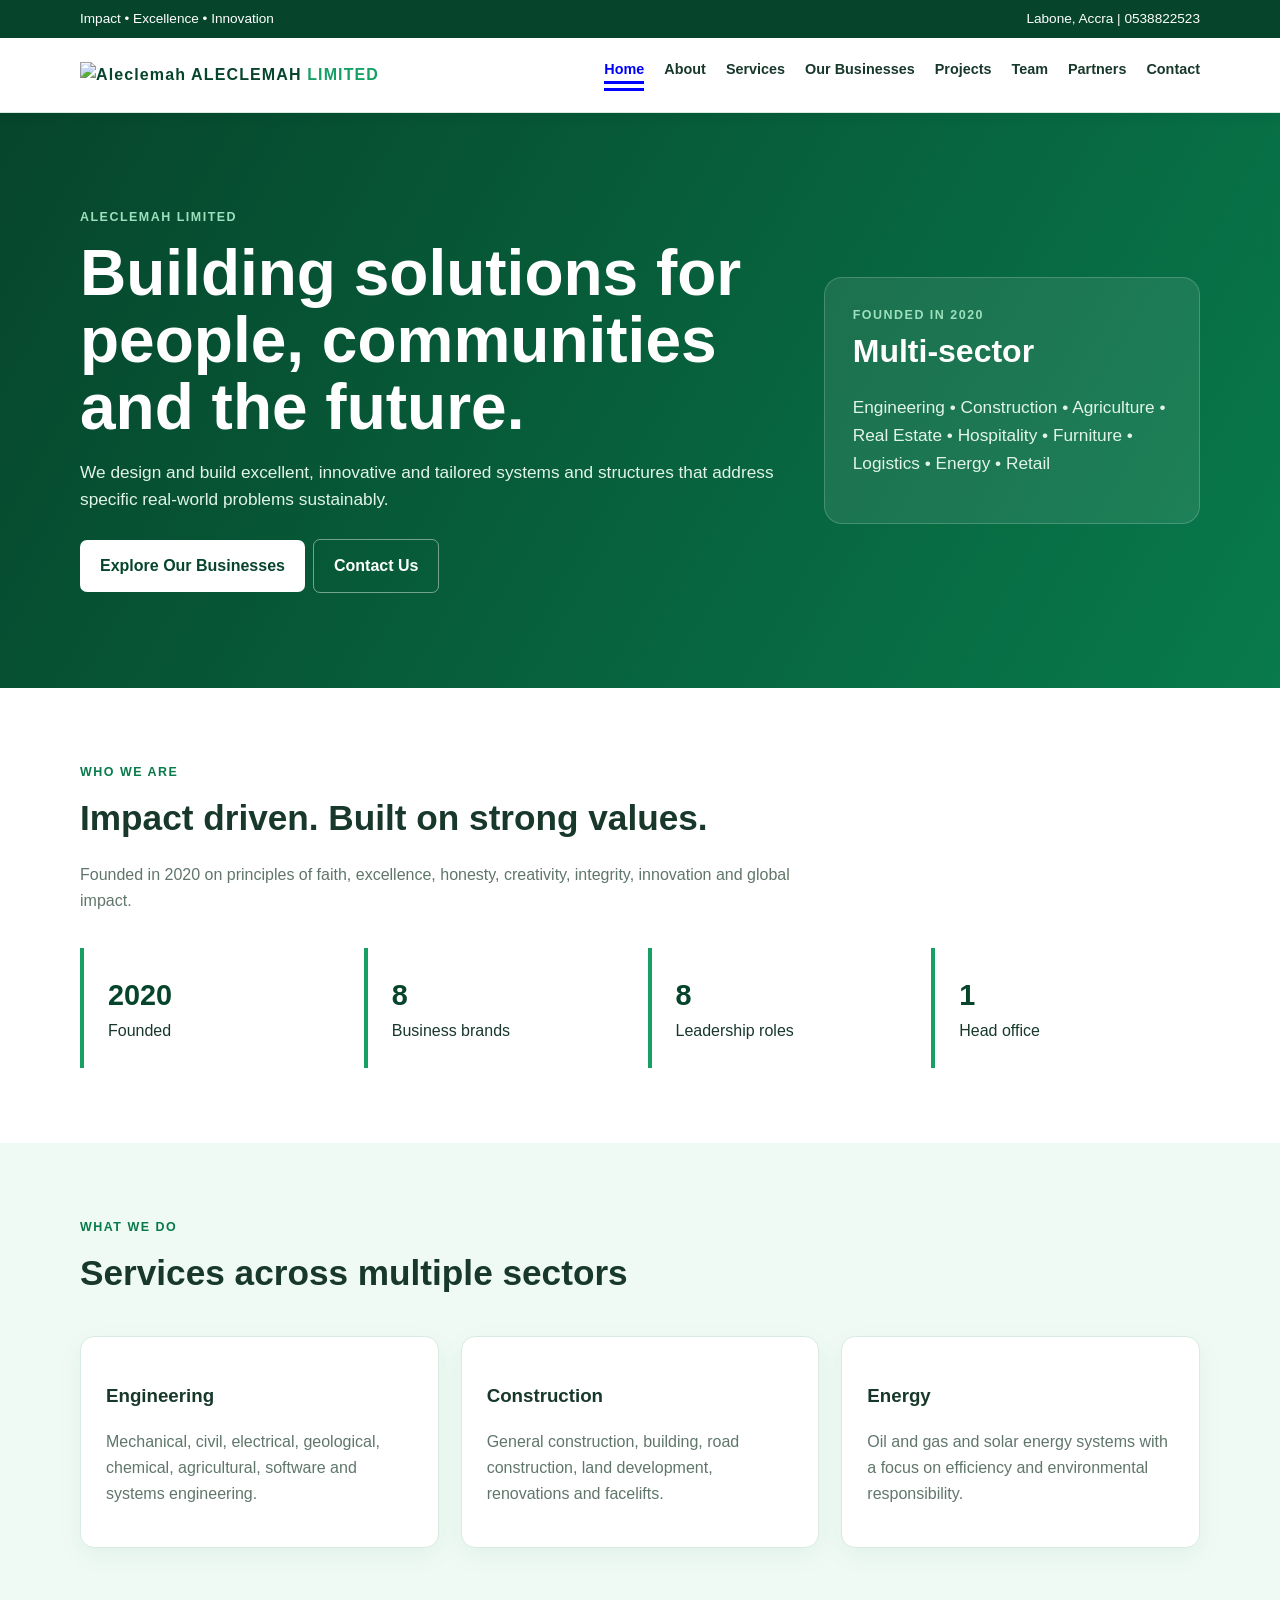
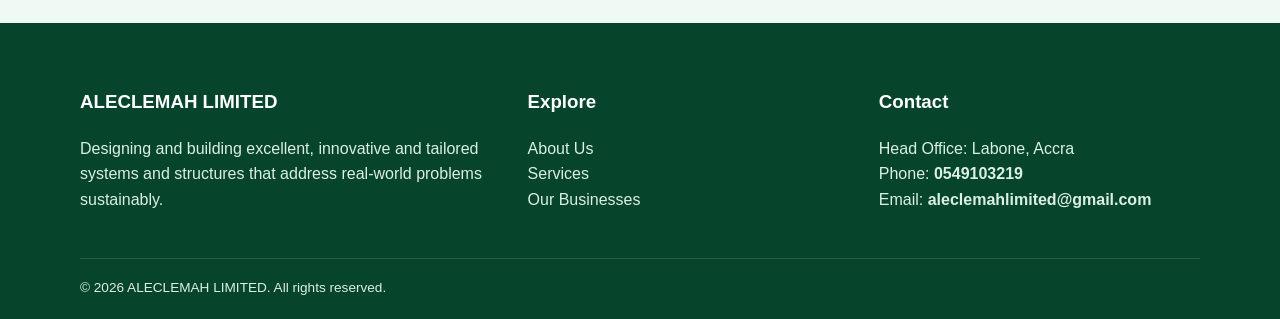
==== index.html @ 82e20ba1 "Add files via upload" ====
<!doctype html><html><head><meta charset="utf-8"><meta name="viewport" content="width=device-width,initial-scale=1"><title>Home | ALECLEMAH LIMITED</title><link rel="stylesheet" href="style.css"></head><body><div class="top"><div class="container"><span>Impact • Excellence • Innovation</span><span>Labone, Accra | 0538822523</span></div></div>
<header><div class="container nav">
    <a class="logo" href="index.html"> <img src="assets/logo.jpg" alt="Aleclemah" width="50px" height="40px"> ALECLEMAH <span>LIMITED</span></a><button class="menu">☰</button>
    <nav class="navlinks">
        <a  style="color: blue; border-bottom: 10px double;" href="index.html">Home</a>
        <a href="about.html">About</a>
        <a href="services.html">Services</a>
        <a href="businesses.html">Our Businesses</a>
        <a href="projects.html">Projects</a>
        <a href="team.html">Team</a>
        <a href="partnerships.html">Partners</a>
        <a href="contact.html">Contact</a>
    </nav></div></header><main><section class="hero"><div class="container hero-grid"><div><div class="eyebrow">ALECLEMAH LIMITED</div><h1>Building solutions for people, communities and the future.</h1><p>We design and build excellent, innovative and tailored systems and structures that address specific real-world problems sustainably.</p><a class="btn primary" href="businesses.html">Explore Our Businesses</a><a class="btn outline" href="contact.html">Contact Us</a></div><div class="hero-card"><div class="eyebrow">Founded in 2020</div><strong>Multi-sector</strong><p>Engineering • Construction • Agriculture • Real Estate • Hospitality • Furniture • Logistics • Energy • Retail</p></div></div></section><section><div class="container"><div class="section-head"><div class="kicker">Who We Are</div><h2>Impact driven. Built on strong values.</h2><p>Founded in 2020 on principles of faith, excellence, honesty, creativity, integrity, innovation and global impact.</p></div><div class="stats"><div class="stat"><b>2020</b>Founded</div><div class="stat"><b>8</b>Business brands</div><div class="stat"><b>8</b>Leadership roles</div><div class="stat"><b>1</b>Head office</div></div></div></section><section class="band"><div class="container"><div class="section-head"><div class="kicker">What We Do</div><h2>Services across multiple sectors</h2></div><div class="grid"><div class="card"><h3>Engineering</h3><p>Mechanical, civil, electrical, geological, chemical, agricultural, software and systems engineering.</p></div><div class="card"><h3>Construction</h3><p>General construction, building, road construction, land development, renovations and facelifts.</p></div><div class="card"><h3>Energy</h3><p>Oil and gas and solar energy systems with a focus on efficiency and environmental responsibility.</p></div></div></div></section></main><footer><div class="container footer-grid"><div><h3>ALECLEMAH LIMITED</h3><p>Designing and building excellent, innovative and tailored systems and structures that address real-world problems sustainably.</p></div><div><h3>Explore</h3><p><a href="about.html">About Us</a><br><a href="services.html">Services</a><br><a href="businesses.html">Our Businesses</a></p></div>
    <div><h3>Contact</h3>
        <p>Head Office: Labone, Accra<br>Phone: 
                        <a style="color:var(--white);font-weight:800" href="tel:0549103219">0549103219</a>
                    <br>Email:
                     <a style="color:var(--white);font-weight:800" href="mailto:aleclemahlimited@gmail.com">aleclemahlimited@gmail.com</a>
                    </p> </div>
                </div>
    <div class="container footer-bottom">© <span data-year></span> ALECLEMAH LIMITED. All rights reserved.</div></footer>
<script src="script.js"></script></body></html>
---- style.css ----
:root{--green:#087a4b;--green2:#16a064;--pale:#effaf4;--dark:#06452c;--text:#17382a;--muted:#60766b;--border:#d9ebe1}
*{box-sizing:border-box}body{margin:0;font-family:Arial,sans-serif;color:var(--text);line-height:1.6}a{text-decoration:none;color:inherit}
.container{width:min(1120px,92%);margin:auto}.top{background:var(--dark);color:white;font-size:.85rem}.top .container{display:flex;justify-content:space-between;padding:8px 0}
header{position:sticky;top:0;z-index:10;background:white;border-bottom:1px solid var(--border);box-shadow:0 3px 14px #0000000c}.nav{min-height:74px;display:flex;justify-content:space-between;align-items:center}.logo{font-weight:900;letter-spacing:.07em;color:var(--dark)}.logo span{color:var(--green2)}
.navlinks{display:flex;gap:20px}.navlinks a{font-weight:700;font-size:.9rem}.navlinks a:hover{color:var(--green2)}.menu{display:none;border:0;background:white;font-size:1.5rem}
.hero{background:linear-gradient(120deg,var(--dark),var(--green));color:white;padding:95px 0}.hero-grid{display:grid;grid-template-columns:1.3fr .7fr;gap:45px;align-items:center}.eyebrow,.kicker{color:#9de0bd;text-transform:uppercase;letter-spacing:.12em;font-weight:800;font-size:.78rem}.hero h1{font-size:clamp(2.3rem,5vw,4.2rem);line-height:1.05;margin:12px 0}.hero p{font-size:1.08rem;color:#e2f4ea}.btn{display:inline-block;padding:13px 20px;border-radius:7px;font-weight:800;margin:8px 8px 0 0}.btn.primary{background:white;color:var(--dark)}.btn.outline{border:1px solid #ffffff70;color:white}.hero-card{background:#ffffff16;border:1px solid #ffffff30;padding:28px;border-radius:18px}.hero-card strong{display:block;font-size:2rem}
section{padding:75px 0}.section-head{max-width:720px;margin-bottom:35px}.section-head h2{font-size:2.2rem;margin:7px 0}.section-head p,.card p{color:var(--muted)}
.kicker{color:var(--green)}.grid{display:grid;grid-template-columns:repeat(3,1fr);gap:22px}.card{border:1px solid var(--border);border-radius:14px;padding:25px;background:white;box-shadow:0 8px 24px #087a4b10}.icon,.avatar{background:#e5f6ec;color:var(--green);display:grid;place-items:center;font-weight:900}
.icon{width:44px;height:44px;border-radius:10px}.band{background:var(--pale)}.stats{display:grid;grid-template-columns:repeat(4,1fr);gap:15px}.stat{padding:24px;border-left:4px solid var(--green2);background:white}.stat b{display:block;font-size:1.8rem;color:var(--dark)}
.page-hero{background:var(--dark);color:white;padding:62px 0}.page-hero h1{font-size:3rem;margin:0}.page-hero p{color:#dcefe5;max-width:750px}.list{padding-left:20px}.tag{display:inline-block;padding:5px 10px;background:#e5f6ec;color:var(--green);border-radius:999px;font-size:.78rem;font-weight:700}
.team{display:grid;grid-template-columns:repeat(4,1fr);gap:18px}.person{border:1px solid var(--border);border-radius:14px;padding:22px;text-align:center}.avatar{width:78px;height:78px;border-radius:50%;margin:auto;font-size:1.25rem}.person small{color:var(--green);font-weight:700}
.contact{display:grid;grid-template-columns:.8fr 1.2fr;gap:30px}.contactbox{background:var(--dark);color:white;padding:35px;border-radius:16px}.contactbox p{color:#dcefe5}form{display:grid;gap:14px}input,textarea{width:100%;padding:14px;border:1px solid var(--border);border-radius:7px;font:inherit}textarea{min-height:150px}.submit{border:0;background:var(--green);color:white;padding:14px;border-radius:7px;font-weight:800}
footer{background:var(--dark);color:#dcefe5;padding:45px 0 20px}.footer-grid{display:grid;grid-template-columns:1.3fr 1fr 1fr;gap:30px}.footer-grid h3{color:white}.footer-bottom{border-top:1px solid #ffffff20;margin-top:30px;padding-top:18px;font-size:.85rem}
@media(max-width:850px){.navlinks{display:none;position:absolute;top:74px;left:0;right:0;background:white;flex-direction:column;padding:20px 4%;box-shadow:0 10px 20px #0001}.navlinks.show{display:flex}.menu{display:block}.hero-grid,.contact{grid-template-columns:1fr}.grid{grid-template-columns:1fr 1fr}.team{grid-template-columns:1fr 1fr}.stats{grid-template-columns:1fr 1fr}}
@media(max-width:520px){.grid,.team,.stats{grid-template-columns:1fr}.hero{padding:70px 0}.page-hero h1{font-size:2.3rem}}
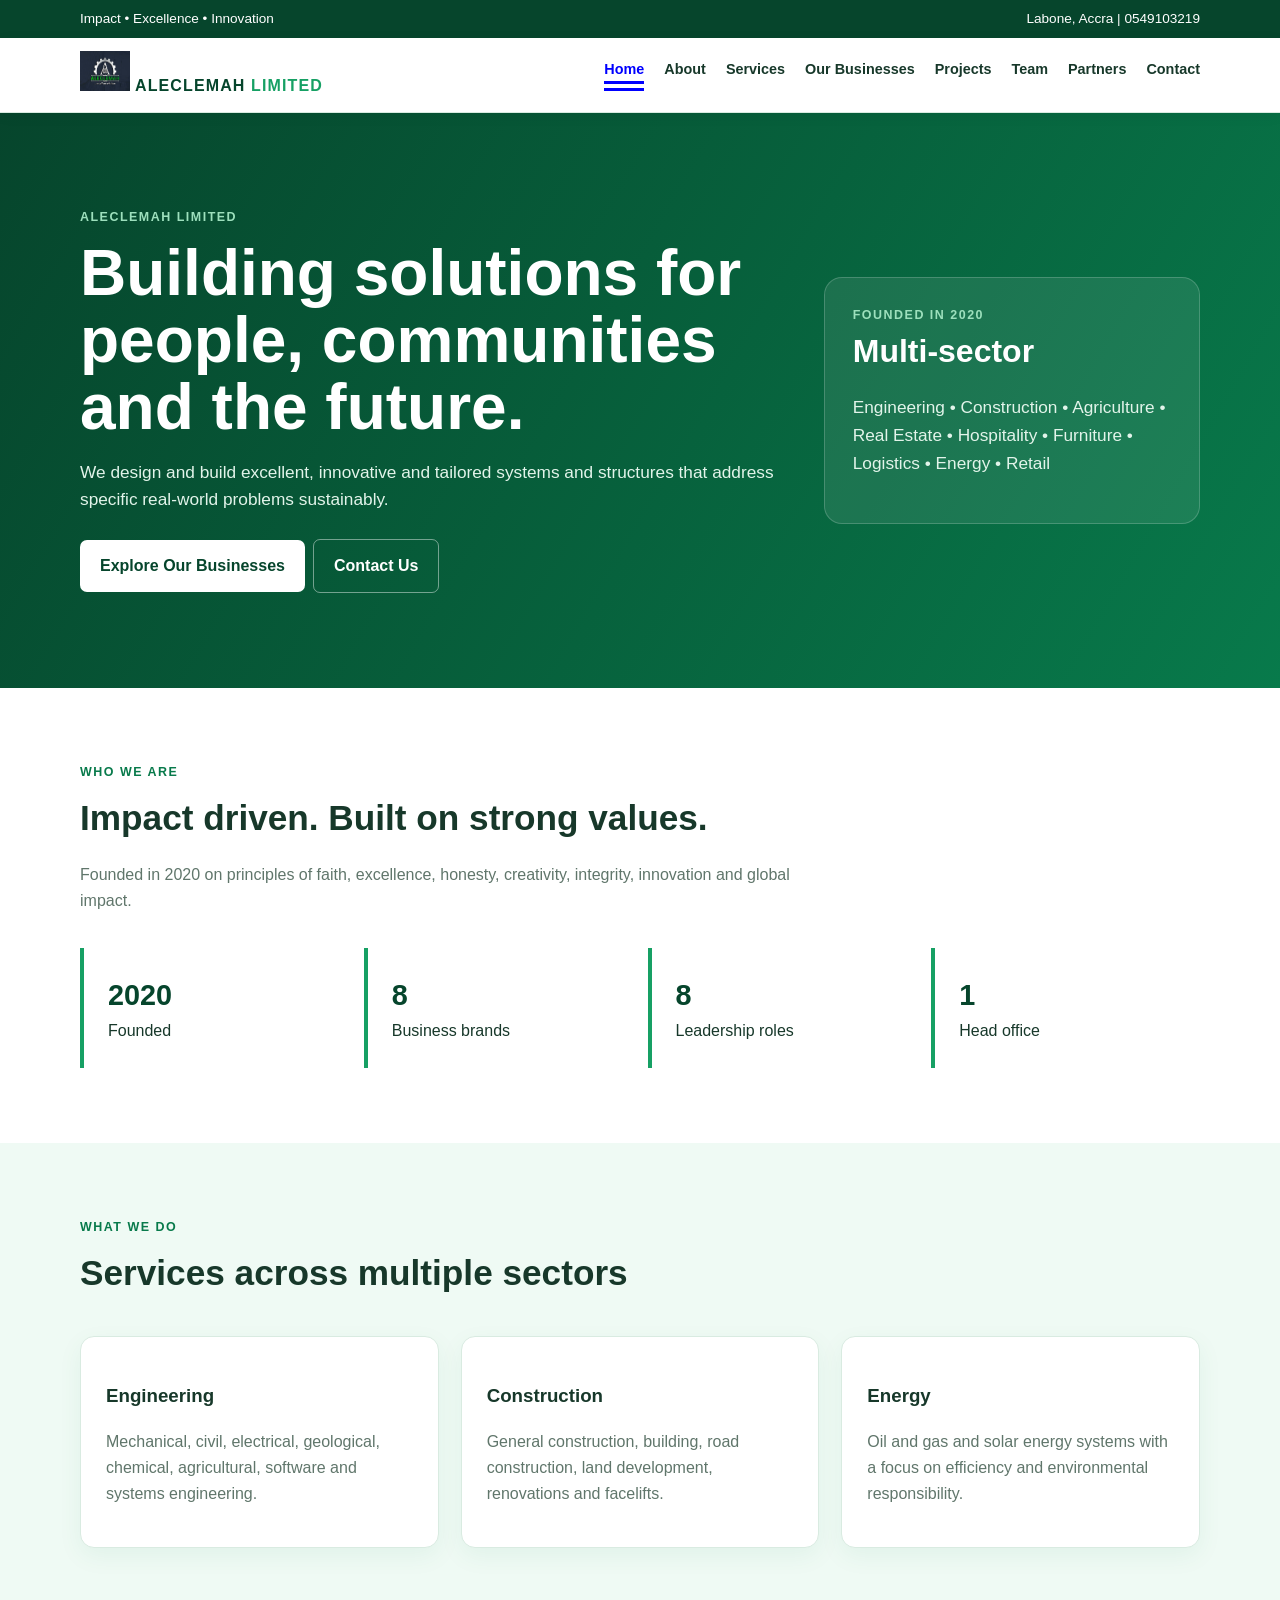
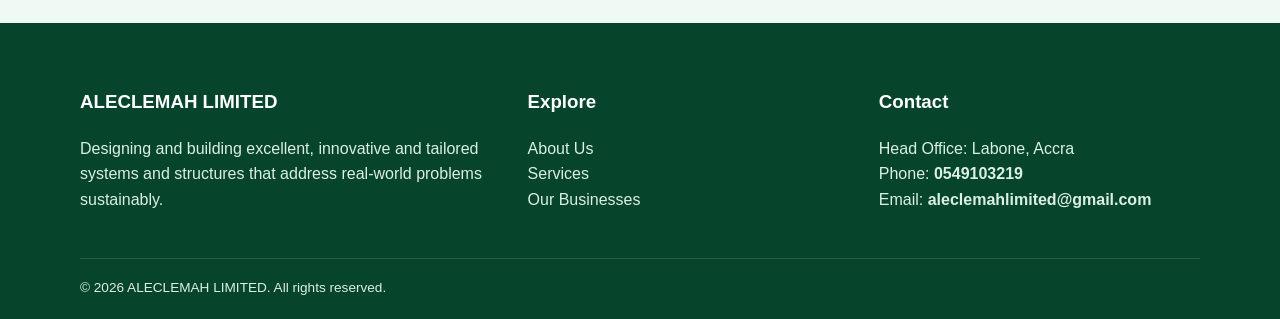
==== commit 0e6f7320: "Change contact number in index.html Updated contact number in the header section." ====
--- a/index.html
+++ b/index.html
@@ -1,4 +1,4 @@
-<!doctype html><html><head><meta charset="utf-8"><meta name="viewport" content="width=device-width,initial-scale=1"><title>Home | ALECLEMAH LIMITED</title><link rel="stylesheet" href="style.css"></head><body><div class="top"><div class="container"><span>Impact • Excellence • Innovation</span><span>Labone, Accra | 0538822523</span></div></div>
+<!doctype html><html><head><meta charset="utf-8"><meta name="viewport" content="width=device-width,initial-scale=1"><title>Home | ALECLEMAH LIMITED</title><link rel="stylesheet" href="style.css"></head><body><div class="top"><div class="container"><span>Impact • Excellence • Innovation</span><span>Labone, Accra | 0549103219</span></div></div>
 <header><div class="container nav">
     <a class="logo" href="index.html"> <img src="assets/logo.jpg" alt="Aleclemah" width="50px" height="40px"> ALECLEMAH <span>LIMITED</span></a><button class="menu">☰</button>
     <nav class="navlinks">
@@ -19,4 +19,4 @@
                     </p> </div>
                 </div>
     <div class="container footer-bottom">© <span data-year></span> ALECLEMAH LIMITED. All rights reserved.</div></footer>
-<script src="script.js"></script></body></html>+<script src="script.js"></script></body></html>
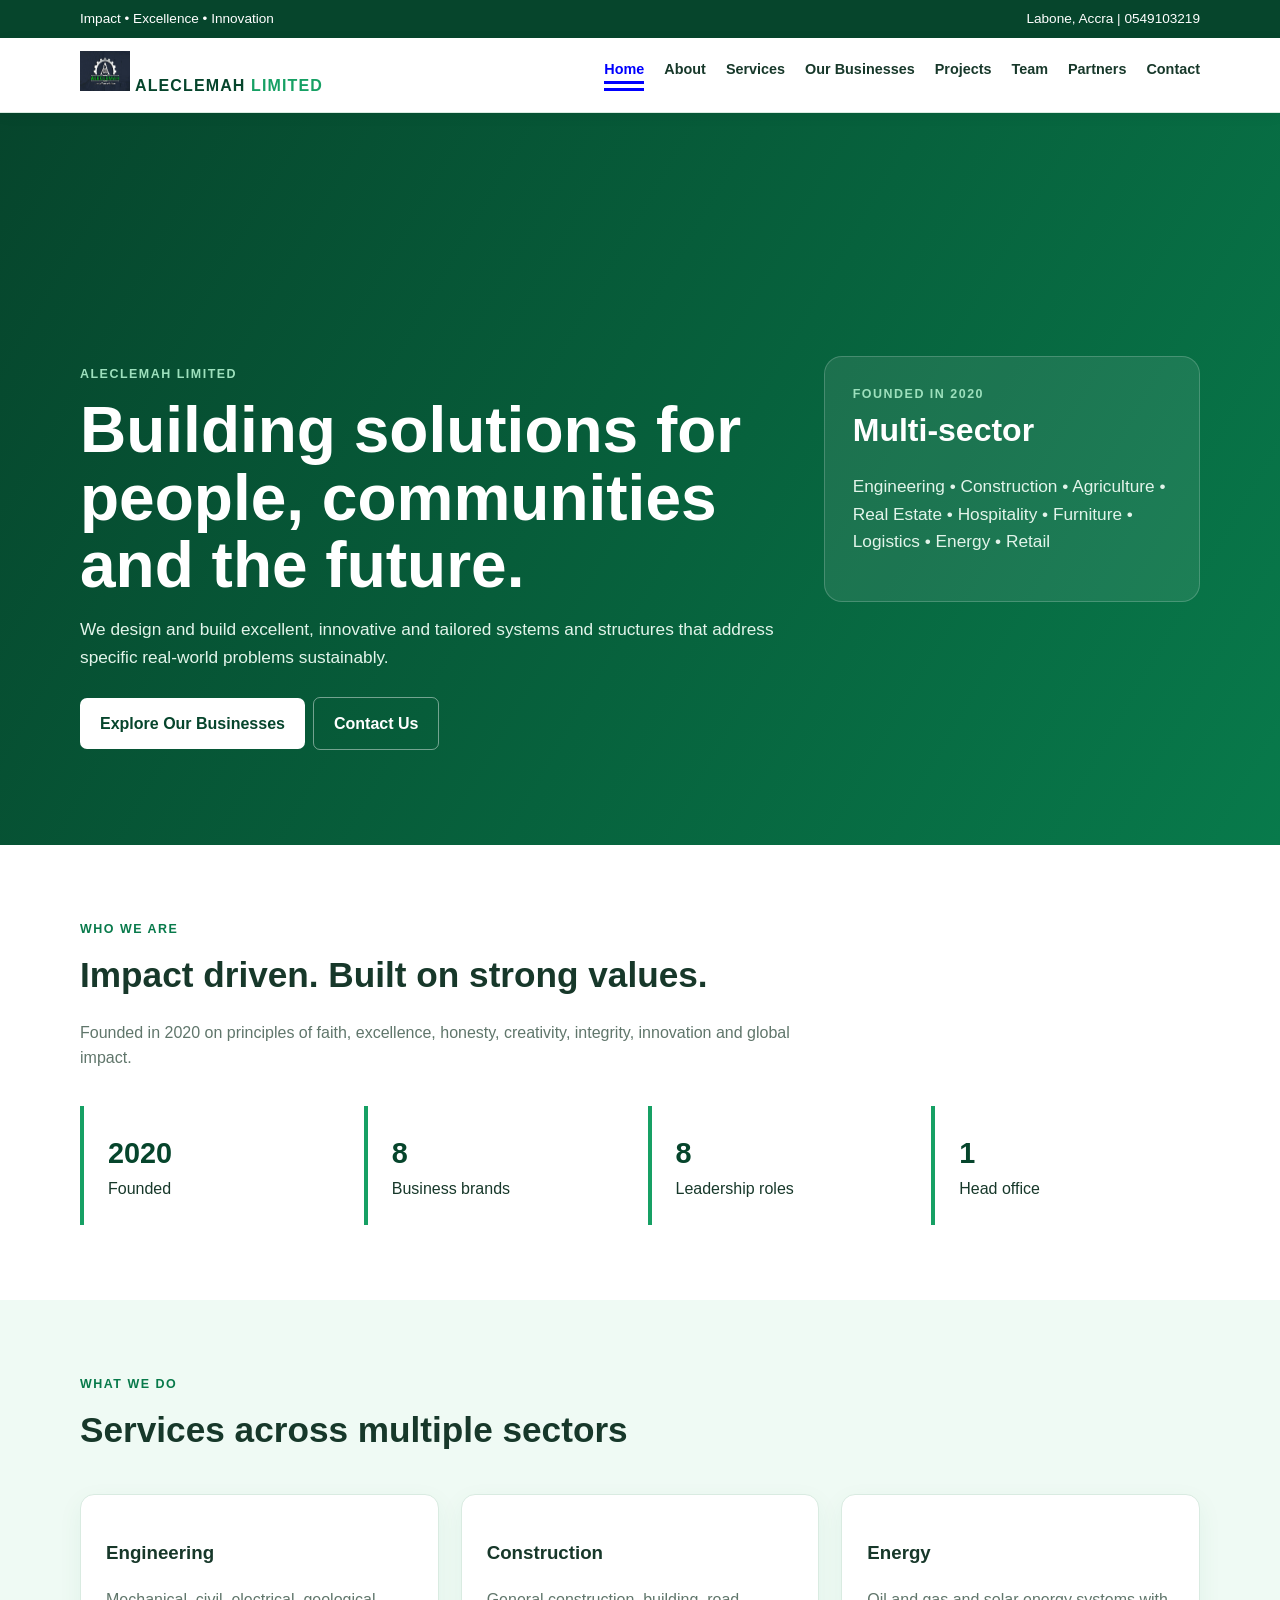
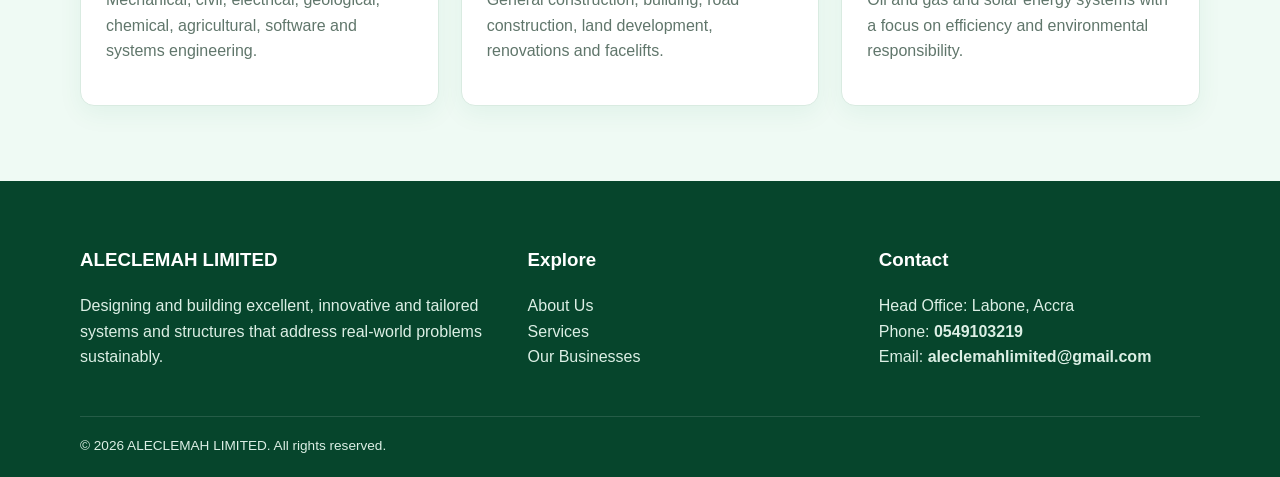
==== commit fe7a3d30: "Update index.html" ====
--- a/index.html
+++ b/index.html
@@ -10,7 +10,28 @@
         <a href="team.html">Team</a>
         <a href="partnerships.html">Partners</a>
         <a href="contact.html">Contact</a>
-    </nav></div></header><main><section class="hero"><div class="container hero-grid"><div><div class="eyebrow">ALECLEMAH LIMITED</div><h1>Building solutions for people, communities and the future.</h1><p>We design and build excellent, innovative and tailored systems and structures that address specific real-world problems sustainably.</p><a class="btn primary" href="businesses.html">Explore Our Businesses</a><a class="btn outline" href="contact.html">Contact Us</a></div><div class="hero-card"><div class="eyebrow">Founded in 2020</div><strong>Multi-sector</strong><p>Engineering • Construction • Agriculture • Real Estate • Hospitality • Furniture • Logistics • Energy • Retail</p></div></div></section><section><div class="container"><div class="section-head"><div class="kicker">Who We Are</div><h2>Impact driven. Built on strong values.</h2><p>Founded in 2020 on principles of faith, excellence, honesty, creativity, integrity, innovation and global impact.</p></div><div class="stats"><div class="stat"><b>2020</b>Founded</div><div class="stat"><b>8</b>Business brands</div><div class="stat"><b>8</b>Leadership roles</div><div class="stat"><b>1</b>Head office</div></div></div></section><section class="band"><div class="container"><div class="section-head"><div class="kicker">What We Do</div><h2>Services across multiple sectors</h2></div><div class="grid"><div class="card"><h3>Engineering</h3><p>Mechanical, civil, electrical, geological, chemical, agricultural, software and systems engineering.</p></div><div class="card"><h3>Construction</h3><p>General construction, building, road construction, land development, renovations and facelifts.</p></div><div class="card"><h3>Energy</h3><p>Oil and gas and solar energy systems with a focus on efficiency and environmental responsibility.</p></div></div></div></section></main><footer><div class="container footer-grid"><div><h3>ALECLEMAH LIMITED</h3><p>Designing and building excellent, innovative and tailored systems and structures that address real-world problems sustainably.</p></div><div><h3>Explore</h3><p><a href="about.html">About Us</a><br><a href="services.html">Services</a><br><a href="businesses.html">Our Businesses</a></p></div>
+    </nav></div>
+</header>
+
+<main>
+<section class="hero">
+<div class="container hero-grid">
+<div>
+<div class="video-slider">
+
+    <video class="slide-video active"
+           src="assets/video1.mp4"
+           autoplay
+           muted
+           playsinline></video>
+
+    <video class="slide-video"
+           src="assets/video2.mp4"
+           muted
+           playsinline></video>
+
+</div>
+<div class="eyebrow">ALECLEMAH LIMITED</div><h1>Building solutions for people, communities and the future.</h1><p>We design and build excellent, innovative and tailored systems and structures that address specific real-world problems sustainably.</p><a class="btn primary" href="businesses.html">Explore Our Businesses</a><a class="btn outline" href="contact.html">Contact Us</a></div><div class="hero-card"><div class="eyebrow">Founded in 2020</div><strong>Multi-sector</strong><p>Engineering • Construction • Agriculture • Real Estate • Hospitality • Furniture • Logistics • Energy • Retail</p></div></div></section><section><div class="container"><div class="section-head"><div class="kicker">Who We Are</div><h2>Impact driven. Built on strong values.</h2><p>Founded in 2020 on principles of faith, excellence, honesty, creativity, integrity, innovation and global impact.</p></div><div class="stats"><div class="stat"><b>2020</b>Founded</div><div class="stat"><b>8</b>Business brands</div><div class="stat"><b>8</b>Leadership roles</div><div class="stat"><b>1</b>Head office</div></div></div></section><section class="band"><div class="container"><div class="section-head"><div class="kicker">What We Do</div><h2>Services across multiple sectors</h2></div><div class="grid"><div class="card"><h3>Engineering</h3><p>Mechanical, civil, electrical, geological, chemical, agricultural, software and systems engineering.</p></div><div class="card"><h3>Construction</h3><p>General construction, building, road construction, land development, renovations and facelifts.</p></div><div class="card"><h3>Energy</h3><p>Oil and gas and solar energy systems with a focus on efficiency and environmental responsibility.</p></div></div></div></section></main><footer><div class="container footer-grid"><div><h3>ALECLEMAH LIMITED</h3><p>Designing and building excellent, innovative and tailored systems and structures that address real-world problems sustainably.</p></div><div><h3>Explore</h3><p><a href="about.html">About Us</a><br><a href="services.html">Services</a><br><a href="businesses.html">Our Businesses</a></p></div>
     <div><h3>Contact</h3>
         <p>Head Office: Labone, Accra<br>Phone: 
                         <a style="color:var(--white);font-weight:800" href="tel:0549103219">0549103219</a>
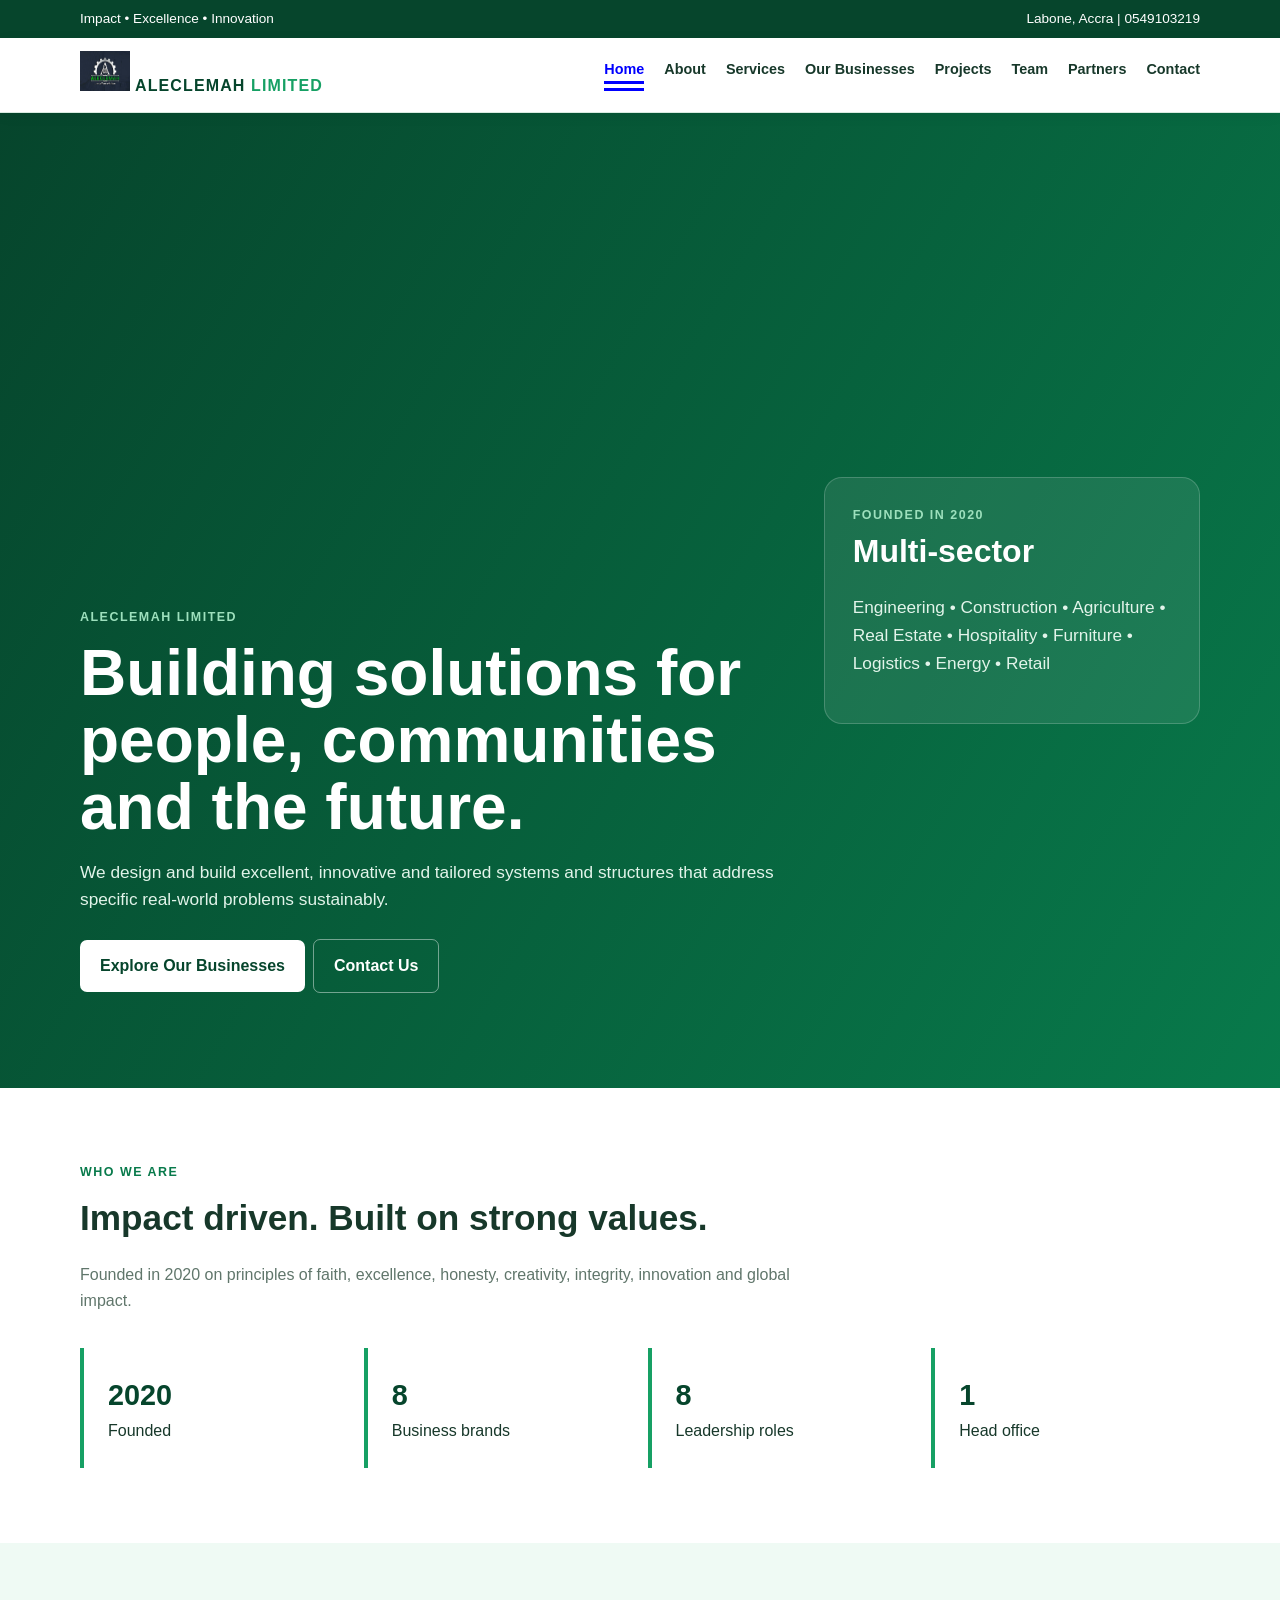
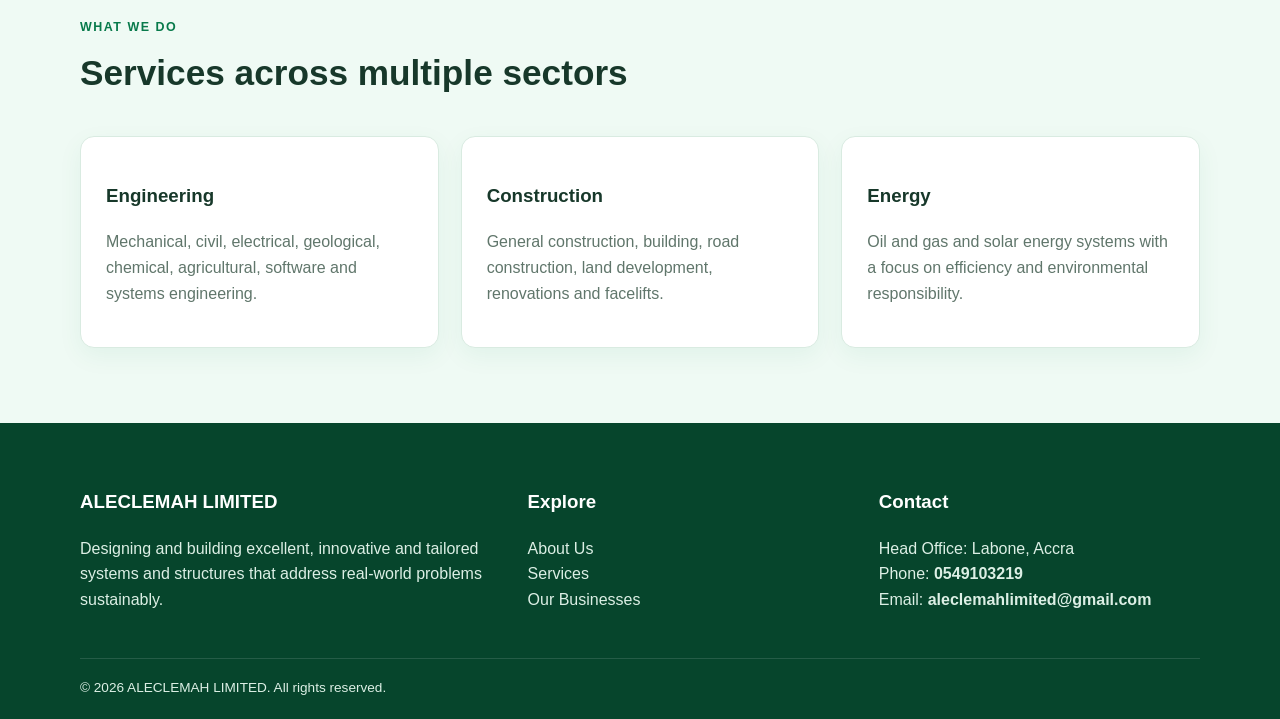
==== commit 82a73995: "Update index.html" ====
--- a/index.html
+++ b/index.html
@@ -20,13 +20,13 @@
 <div class="video-slider">
 
     <video class="slide-video active"
-           src="assets/video1.mp4"
+           src="assets/Video1.mp4"
            autoplay
            muted
            playsinline></video>
 
     <video class="slide-video"
-           src="assets/video2.mp4"
+           src="assets/Video2.mp4"
            muted
            playsinline></video>
 
--- a/style.css
+++ b/style.css
@@ -14,3 +14,24 @@
 footer{background:var(--dark);color:#dcefe5;padding:45px 0 20px}.footer-grid{display:grid;grid-template-columns:1.3fr 1fr 1fr;gap:30px}.footer-grid h3{color:white}.footer-bottom{border-top:1px solid #ffffff20;margin-top:30px;padding-top:18px;font-size:.85rem}
 @media(max-width:850px){.navlinks{display:none;position:absolute;top:74px;left:0;right:0;background:white;flex-direction:column;padding:20px 4%;box-shadow:0 10px 20px #0001}.navlinks.show{display:flex}.menu{display:block}.hero-grid,.contact{grid-template-columns:1fr}.grid{grid-template-columns:1fr 1fr}.team{grid-template-columns:1fr 1fr}.stats{grid-template-columns:1fr 1fr}}
 @media(max-width:520px){.grid,.team,.stats{grid-template-columns:1fr}.hero{padding:70px 0}.page-hero h1{font-size:2.3rem}}
+
+.video-slider {
+    position: relative;
+    width: 100%;
+    height: 400px;
+    overflow: hidden;
+}
+
+.slide-video {
+    position: absolute;
+    width: 100%;
+    height: 100%;
+    object-fit: cover;
+    opacity: 0;
+    transition: opacity 0.5s ease;
+}
+
+.slide-video.active {
+    opacity: 1;
+}
+
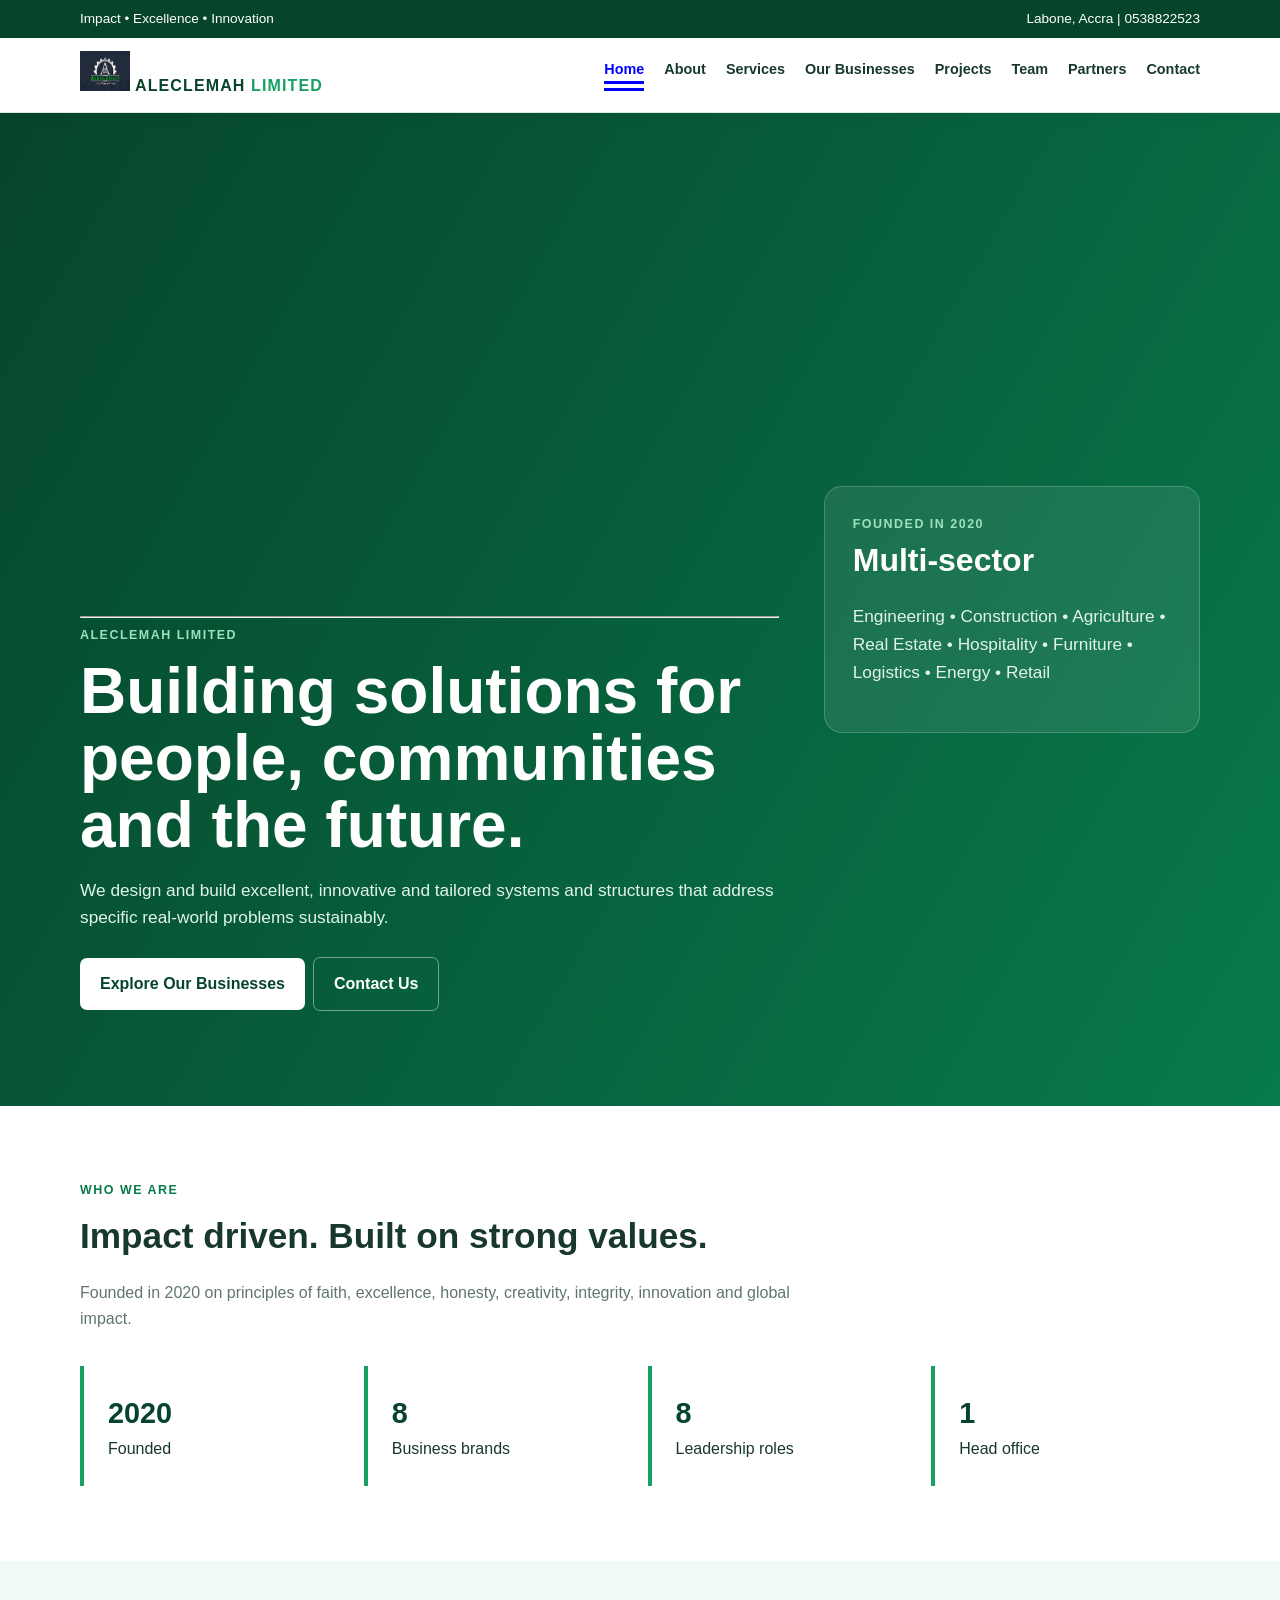
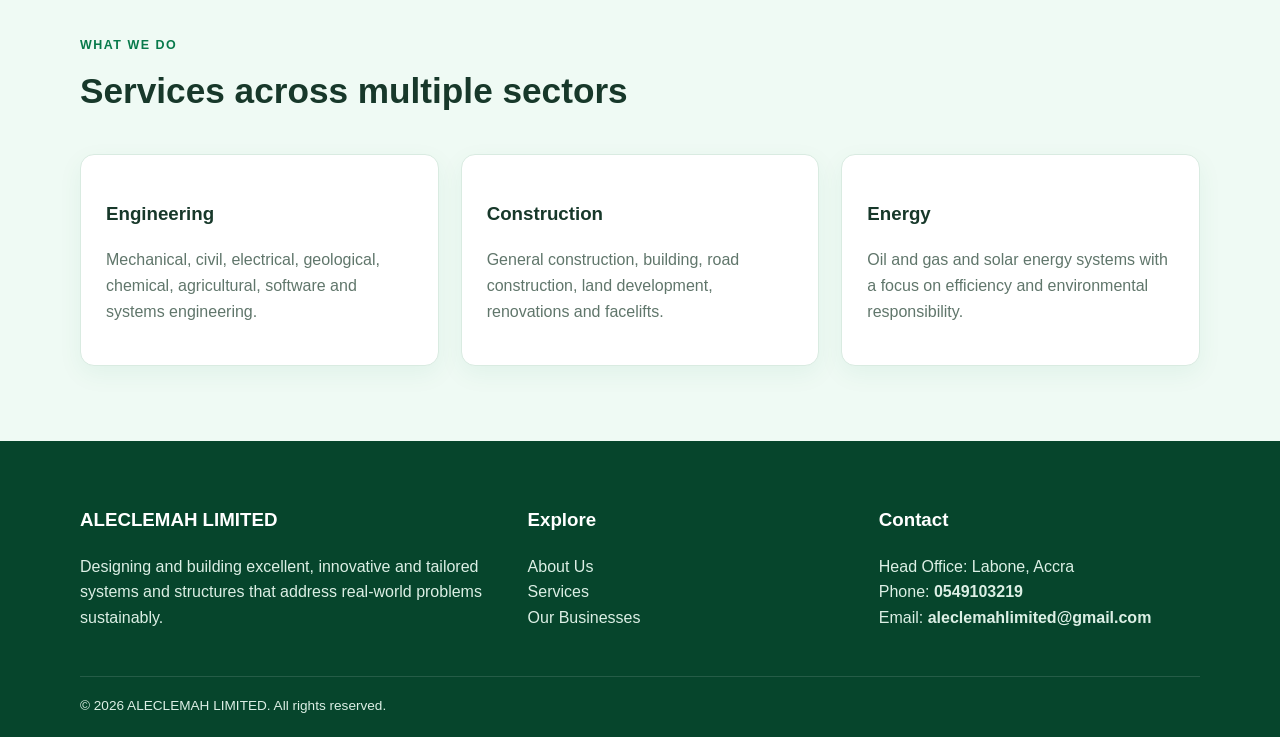
==== commit 8eb4b389: "Update index.html" ====
--- a/index.html
+++ b/index.html
@@ -1,4 +1,4 @@
-<!doctype html><html><head><meta charset="utf-8"><meta name="viewport" content="width=device-width,initial-scale=1"><title>Home | ALECLEMAH LIMITED</title><link rel="stylesheet" href="style.css"></head><body><div class="top"><div class="container"><span>Impact • Excellence • Innovation</span><span>Labone, Accra | 0549103219</span></div></div>
+<!doctype html><html><head><meta charset="utf-8"><meta name="viewport" content="width=device-width,initial-scale=1"><title>Home | ALECLEMAH LIMITED</title><link rel="stylesheet" href="style.css"></head><body><div class="top"><div class="container"><span>Impact • Excellence • Innovation</span><span>Labone, Accra | 0538822523</span></div></div>
 <header><div class="container nav">
     <a class="logo" href="index.html"> <img src="assets/logo.jpg" alt="Aleclemah" width="50px" height="40px"> ALECLEMAH <span>LIMITED</span></a><button class="menu">☰</button>
     <nav class="navlinks">
@@ -31,6 +31,7 @@
            playsinline></video>
 
 </div>
+<hr>
 <div class="eyebrow">ALECLEMAH LIMITED</div><h1>Building solutions for people, communities and the future.</h1><p>We design and build excellent, innovative and tailored systems and structures that address specific real-world problems sustainably.</p><a class="btn primary" href="businesses.html">Explore Our Businesses</a><a class="btn outline" href="contact.html">Contact Us</a></div><div class="hero-card"><div class="eyebrow">Founded in 2020</div><strong>Multi-sector</strong><p>Engineering • Construction • Agriculture • Real Estate • Hospitality • Furniture • Logistics • Energy • Retail</p></div></div></section><section><div class="container"><div class="section-head"><div class="kicker">Who We Are</div><h2>Impact driven. Built on strong values.</h2><p>Founded in 2020 on principles of faith, excellence, honesty, creativity, integrity, innovation and global impact.</p></div><div class="stats"><div class="stat"><b>2020</b>Founded</div><div class="stat"><b>8</b>Business brands</div><div class="stat"><b>8</b>Leadership roles</div><div class="stat"><b>1</b>Head office</div></div></div></section><section class="band"><div class="container"><div class="section-head"><div class="kicker">What We Do</div><h2>Services across multiple sectors</h2></div><div class="grid"><div class="card"><h3>Engineering</h3><p>Mechanical, civil, electrical, geological, chemical, agricultural, software and systems engineering.</p></div><div class="card"><h3>Construction</h3><p>General construction, building, road construction, land development, renovations and facelifts.</p></div><div class="card"><h3>Energy</h3><p>Oil and gas and solar energy systems with a focus on efficiency and environmental responsibility.</p></div></div></div></section></main><footer><div class="container footer-grid"><div><h3>ALECLEMAH LIMITED</h3><p>Designing and building excellent, innovative and tailored systems and structures that address real-world problems sustainably.</p></div><div><h3>Explore</h3><p><a href="about.html">About Us</a><br><a href="services.html">Services</a><br><a href="businesses.html">Our Businesses</a></p></div>
     <div><h3>Contact</h3>
         <p>Head Office: Labone, Accra<br>Phone: 
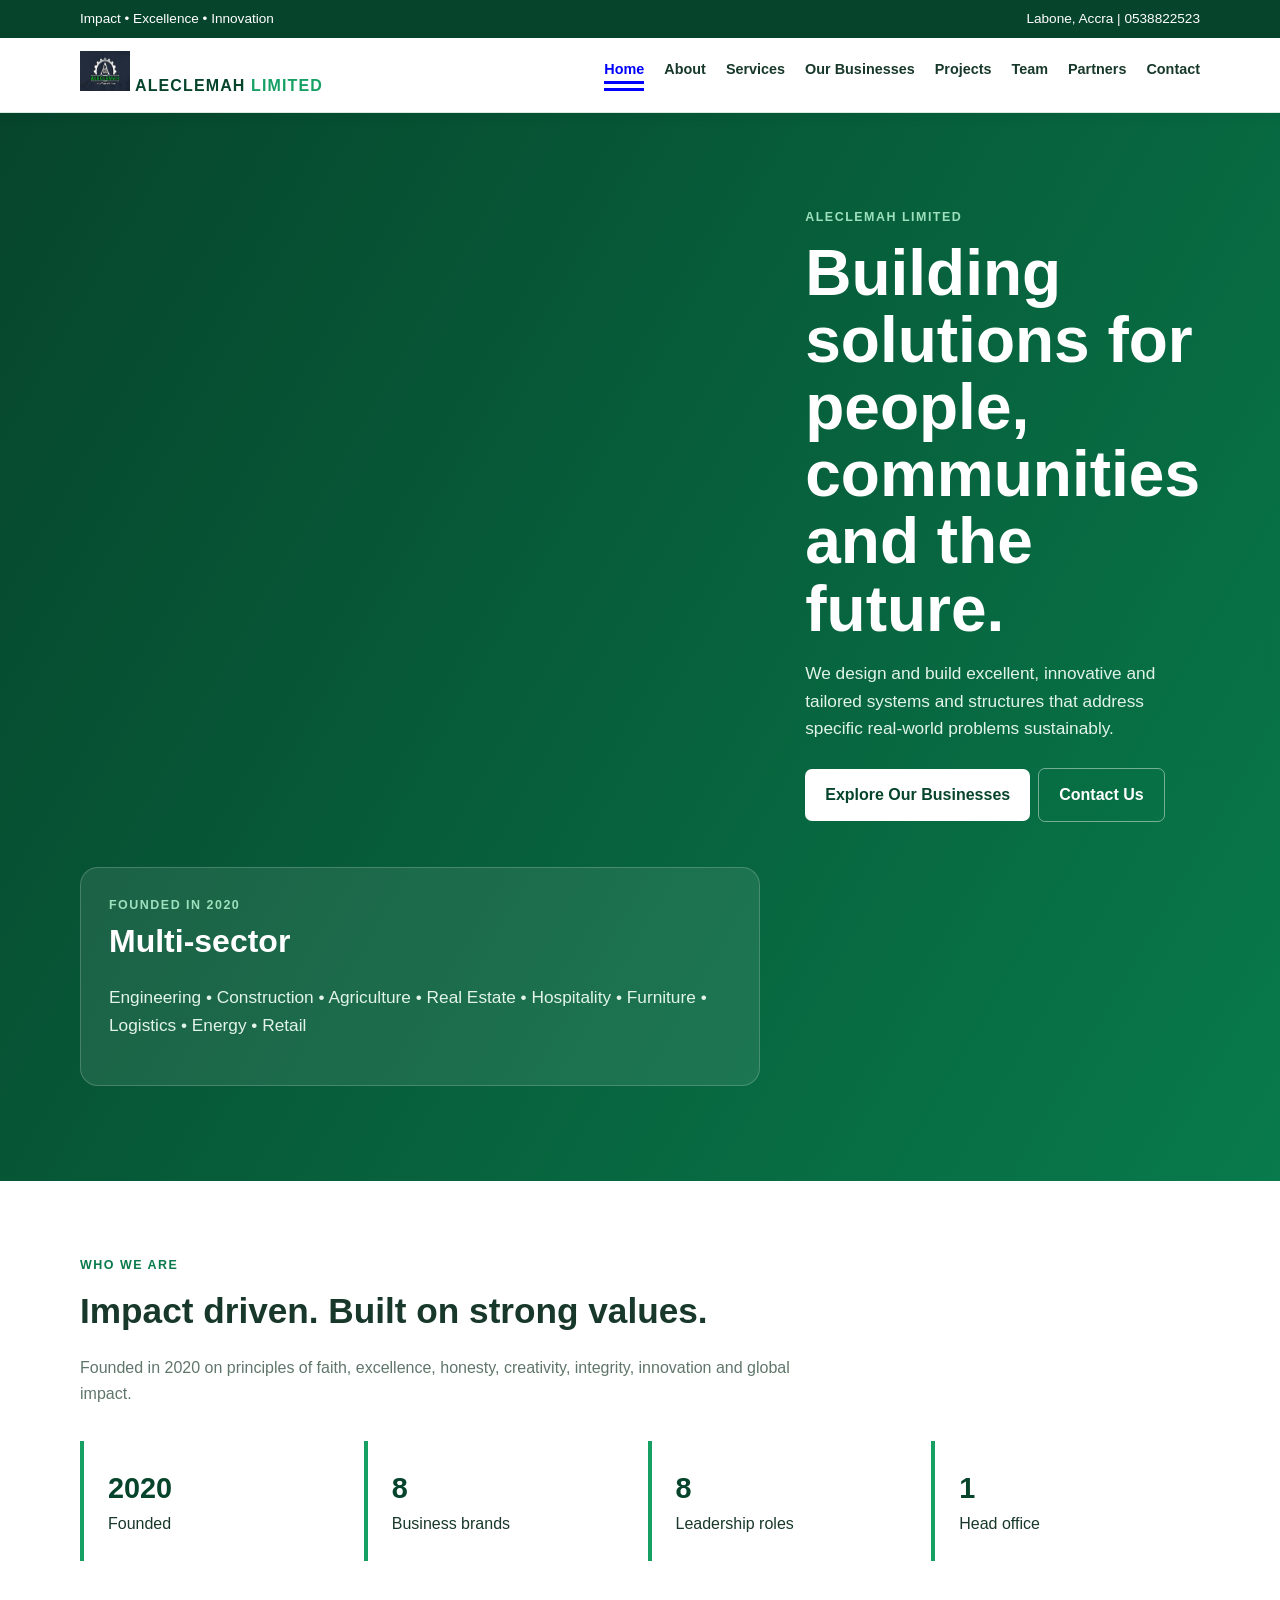
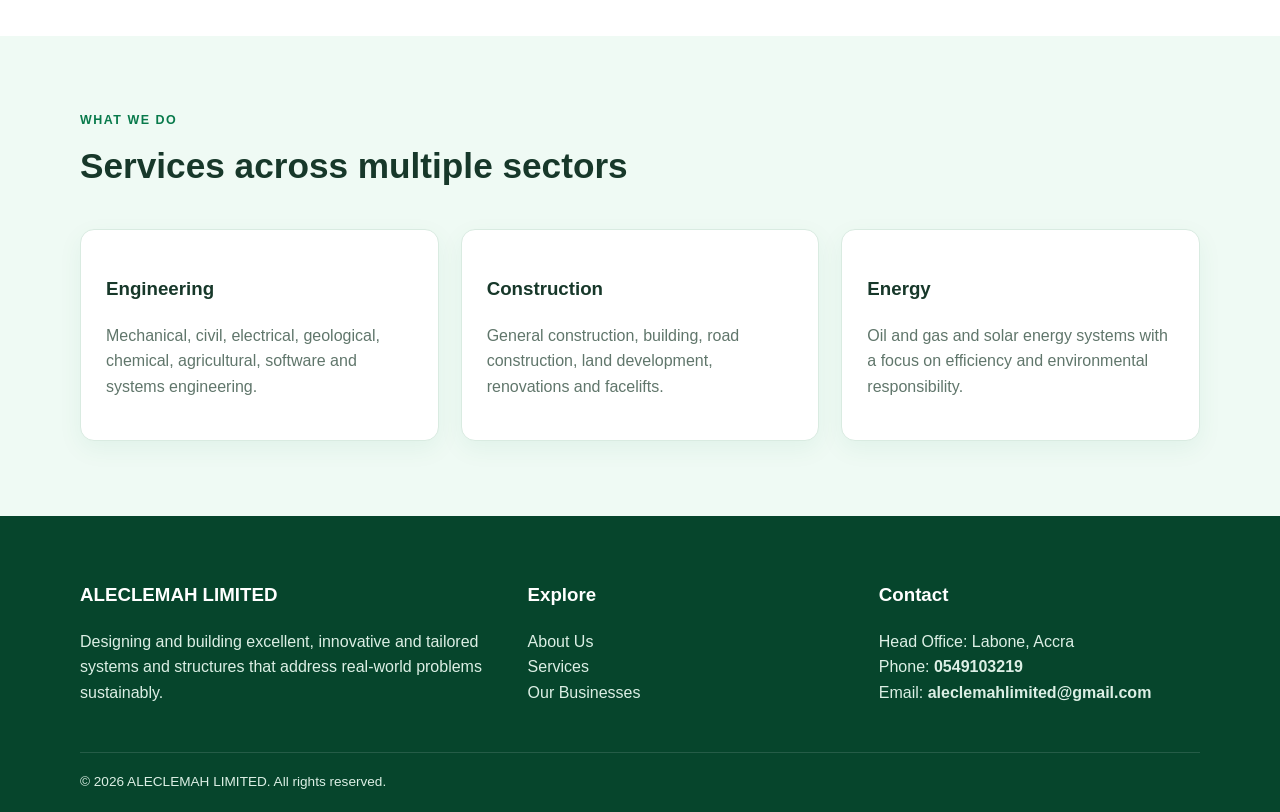
==== commit 7349d580: "Update index.html" ====
--- a/index.html
+++ b/index.html
@@ -16,7 +16,6 @@
 <main>
 <section class="hero">
 <div class="container hero-grid">
-<div>
 <div class="video-slider">
 
     <video class="slide-video active"
@@ -31,7 +30,7 @@
            playsinline></video>
 
 </div>
-<hr>
+<div>
 <div class="eyebrow">ALECLEMAH LIMITED</div><h1>Building solutions for people, communities and the future.</h1><p>We design and build excellent, innovative and tailored systems and structures that address specific real-world problems sustainably.</p><a class="btn primary" href="businesses.html">Explore Our Businesses</a><a class="btn outline" href="contact.html">Contact Us</a></div><div class="hero-card"><div class="eyebrow">Founded in 2020</div><strong>Multi-sector</strong><p>Engineering • Construction • Agriculture • Real Estate • Hospitality • Furniture • Logistics • Energy • Retail</p></div></div></section><section><div class="container"><div class="section-head"><div class="kicker">Who We Are</div><h2>Impact driven. Built on strong values.</h2><p>Founded in 2020 on principles of faith, excellence, honesty, creativity, integrity, innovation and global impact.</p></div><div class="stats"><div class="stat"><b>2020</b>Founded</div><div class="stat"><b>8</b>Business brands</div><div class="stat"><b>8</b>Leadership roles</div><div class="stat"><b>1</b>Head office</div></div></div></section><section class="band"><div class="container"><div class="section-head"><div class="kicker">What We Do</div><h2>Services across multiple sectors</h2></div><div class="grid"><div class="card"><h3>Engineering</h3><p>Mechanical, civil, electrical, geological, chemical, agricultural, software and systems engineering.</p></div><div class="card"><h3>Construction</h3><p>General construction, building, road construction, land development, renovations and facelifts.</p></div><div class="card"><h3>Energy</h3><p>Oil and gas and solar energy systems with a focus on efficiency and environmental responsibility.</p></div></div></div></section></main><footer><div class="container footer-grid"><div><h3>ALECLEMAH LIMITED</h3><p>Designing and building excellent, innovative and tailored systems and structures that address real-world problems sustainably.</p></div><div><h3>Explore</h3><p><a href="about.html">About Us</a><br><a href="services.html">Services</a><br><a href="businesses.html">Our Businesses</a></p></div>
     <div><h3>Contact</h3>
         <p>Head Office: Labone, Accra<br>Phone: 
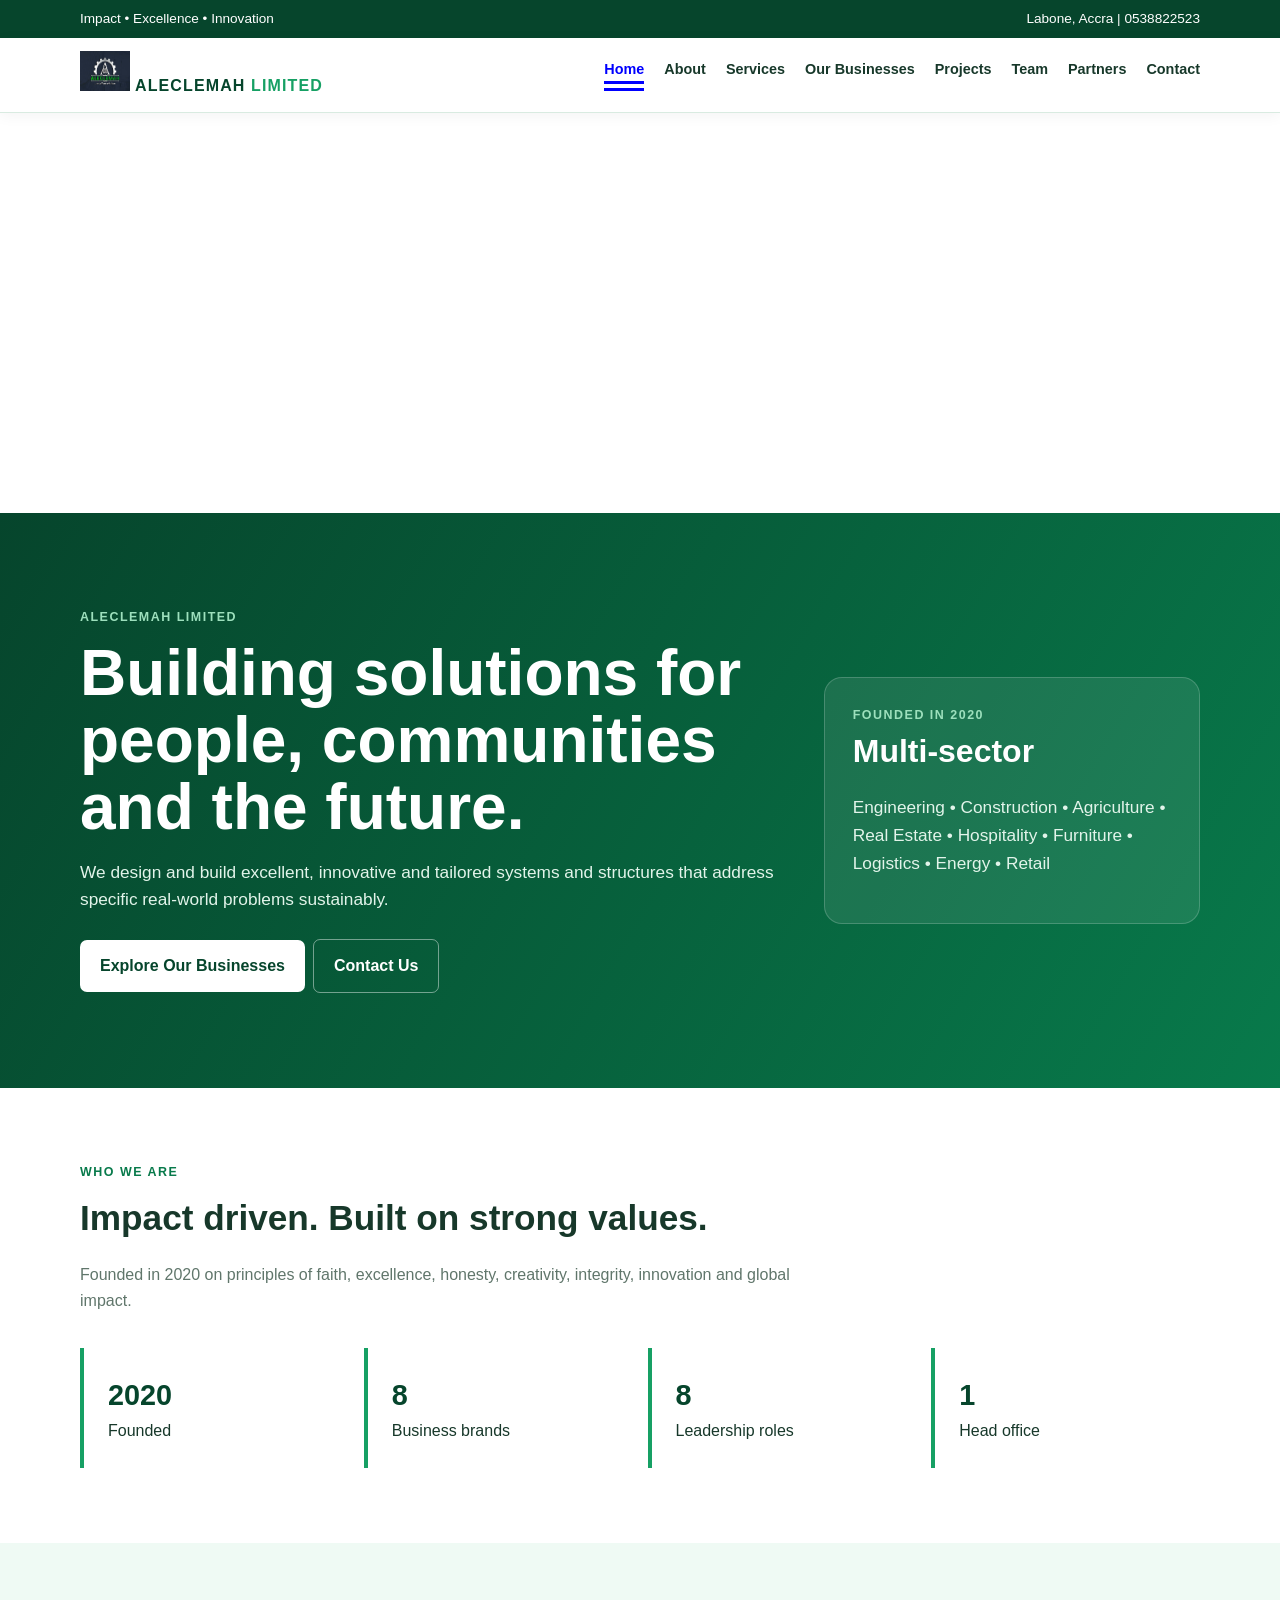
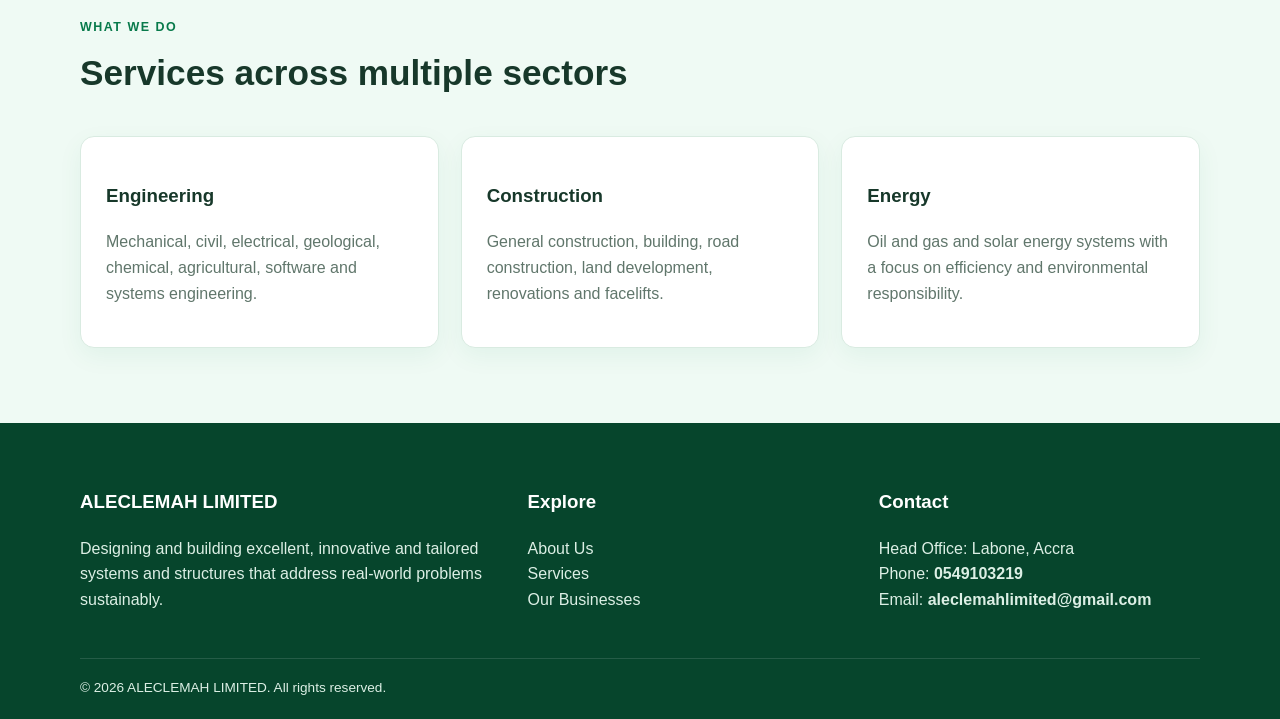
==== commit bfffd93e: "Update index.html" ====
--- a/index.html
+++ b/index.html
@@ -13,9 +13,6 @@
     </nav></div>
 </header>
 
-<main>
-<section class="hero">
-<div class="container hero-grid">
 <div class="video-slider">
 
     <video class="slide-video active"
@@ -30,6 +27,10 @@
            playsinline></video>
 
 </div>
+
+<main>
+<section class="hero">
+<div class="container hero-grid">
 <div>
 <div class="eyebrow">ALECLEMAH LIMITED</div><h1>Building solutions for people, communities and the future.</h1><p>We design and build excellent, innovative and tailored systems and structures that address specific real-world problems sustainably.</p><a class="btn primary" href="businesses.html">Explore Our Businesses</a><a class="btn outline" href="contact.html">Contact Us</a></div><div class="hero-card"><div class="eyebrow">Founded in 2020</div><strong>Multi-sector</strong><p>Engineering • Construction • Agriculture • Real Estate • Hospitality • Furniture • Logistics • Energy • Retail</p></div></div></section><section><div class="container"><div class="section-head"><div class="kicker">Who We Are</div><h2>Impact driven. Built on strong values.</h2><p>Founded in 2020 on principles of faith, excellence, honesty, creativity, integrity, innovation and global impact.</p></div><div class="stats"><div class="stat"><b>2020</b>Founded</div><div class="stat"><b>8</b>Business brands</div><div class="stat"><b>8</b>Leadership roles</div><div class="stat"><b>1</b>Head office</div></div></div></section><section class="band"><div class="container"><div class="section-head"><div class="kicker">What We Do</div><h2>Services across multiple sectors</h2></div><div class="grid"><div class="card"><h3>Engineering</h3><p>Mechanical, civil, electrical, geological, chemical, agricultural, software and systems engineering.</p></div><div class="card"><h3>Construction</h3><p>General construction, building, road construction, land development, renovations and facelifts.</p></div><div class="card"><h3>Energy</h3><p>Oil and gas and solar energy systems with a focus on efficiency and environmental responsibility.</p></div></div></div></section></main><footer><div class="container footer-grid"><div><h3>ALECLEMAH LIMITED</h3><p>Designing and building excellent, innovative and tailored systems and structures that address real-world problems sustainably.</p></div><div><h3>Explore</h3><p><a href="about.html">About Us</a><br><a href="services.html">Services</a><br><a href="businesses.html">Our Businesses</a></p></div>
     <div><h3>Contact</h3>
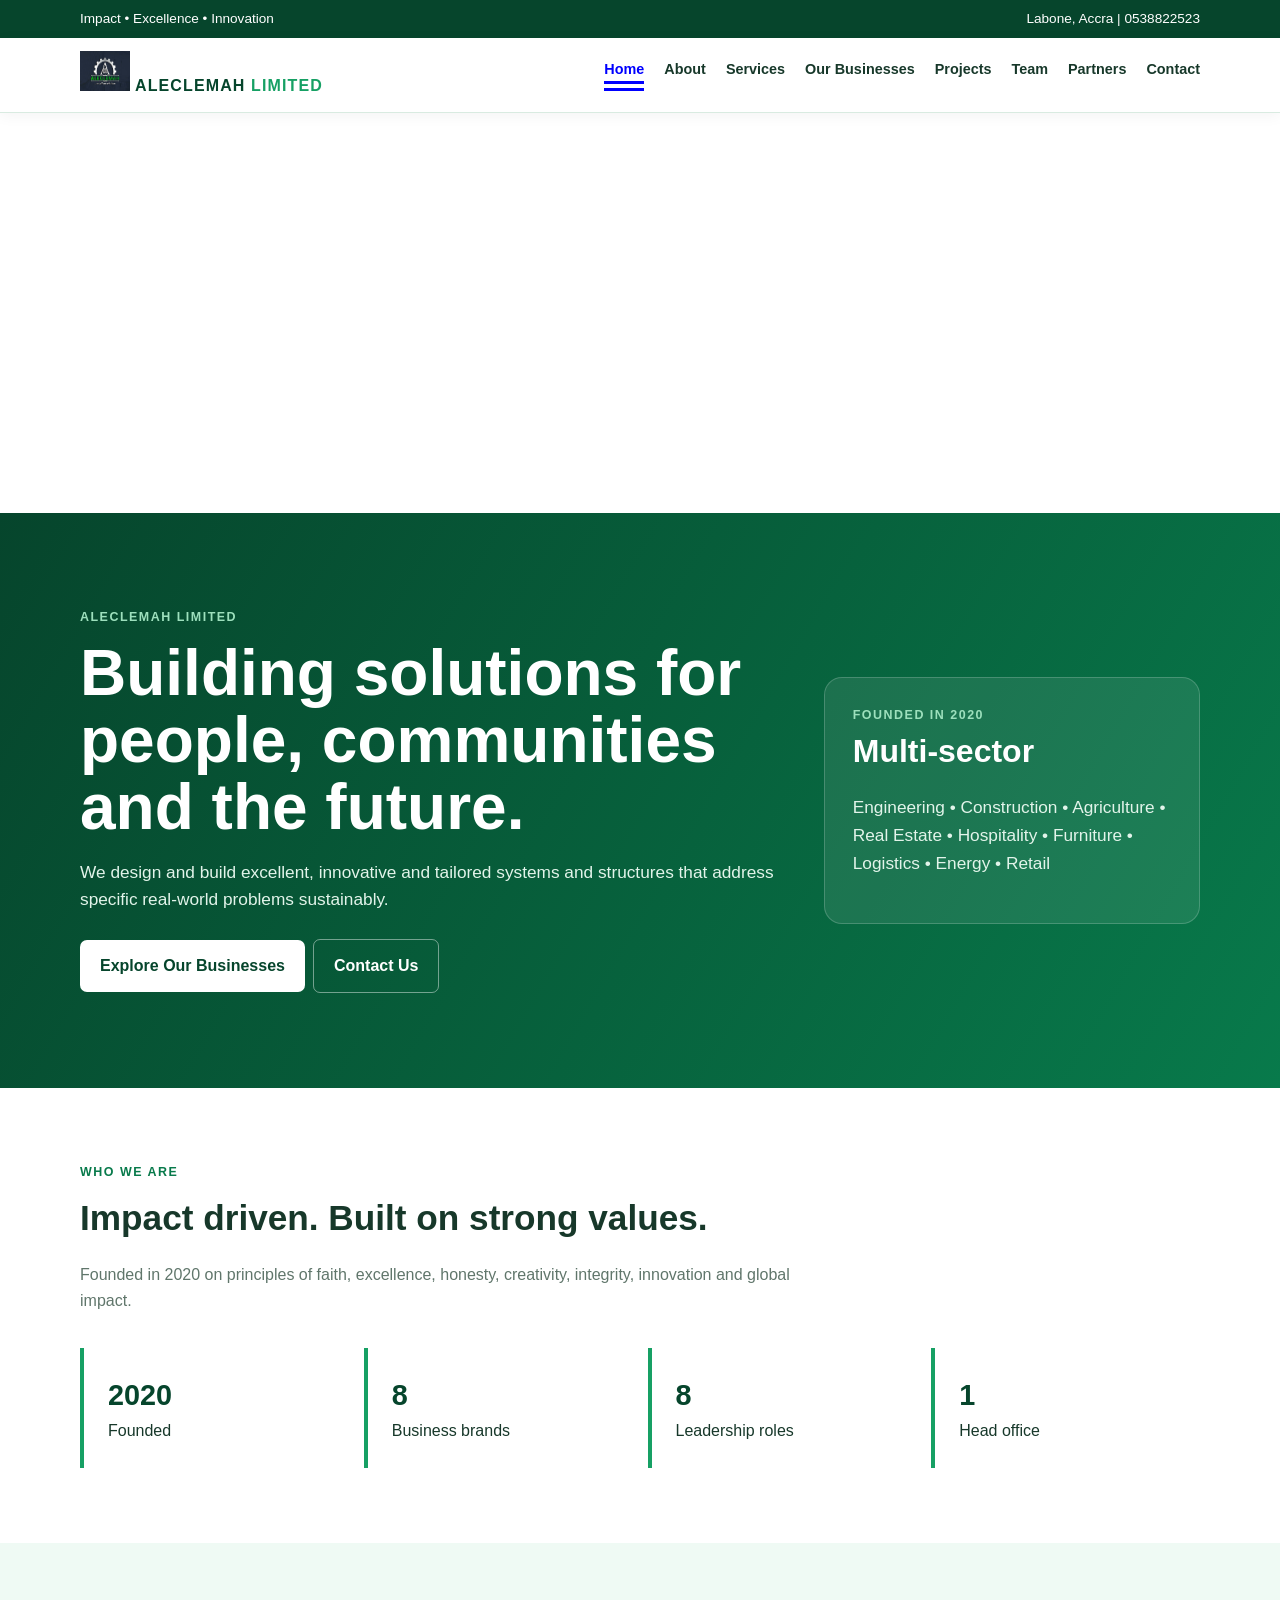
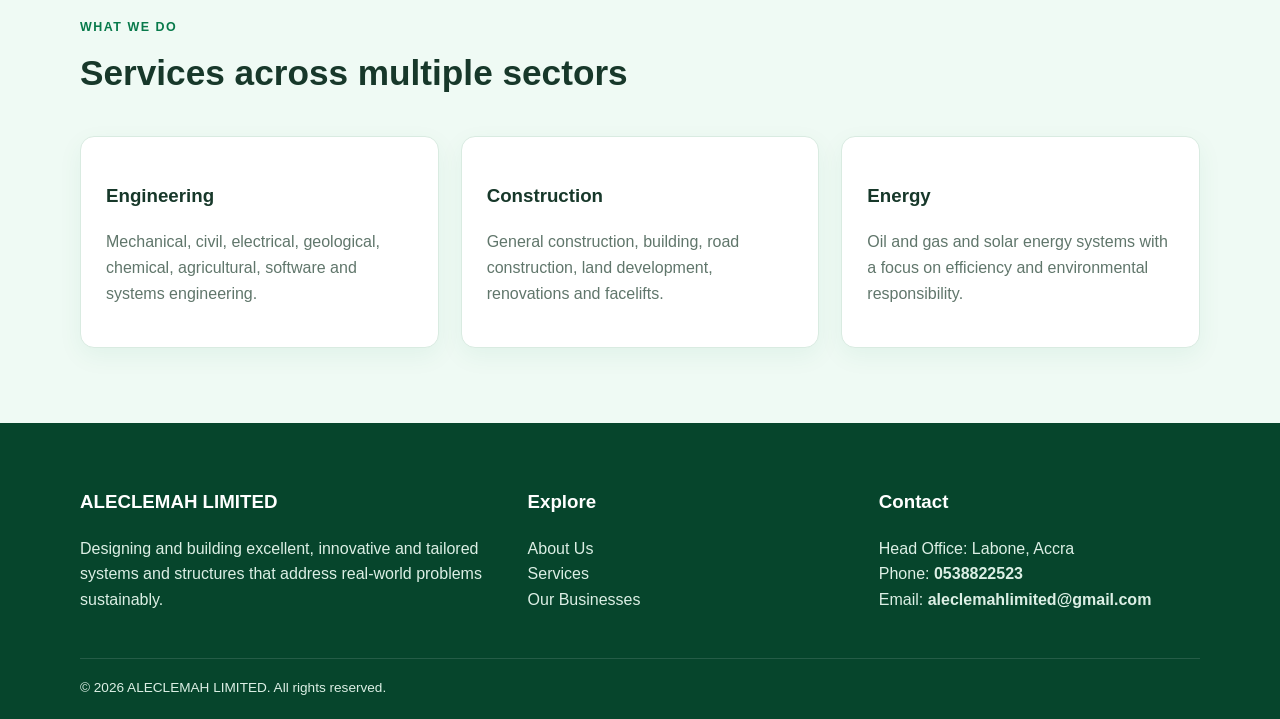
==== commit 4b617088: "Update index.html" ====
--- a/index.html
+++ b/index.html
@@ -35,7 +35,7 @@
 <div class="eyebrow">ALECLEMAH LIMITED</div><h1>Building solutions for people, communities and the future.</h1><p>We design and build excellent, innovative and tailored systems and structures that address specific real-world problems sustainably.</p><a class="btn primary" href="businesses.html">Explore Our Businesses</a><a class="btn outline" href="contact.html">Contact Us</a></div><div class="hero-card"><div class="eyebrow">Founded in 2020</div><strong>Multi-sector</strong><p>Engineering • Construction • Agriculture • Real Estate • Hospitality • Furniture • Logistics • Energy • Retail</p></div></div></section><section><div class="container"><div class="section-head"><div class="kicker">Who We Are</div><h2>Impact driven. Built on strong values.</h2><p>Founded in 2020 on principles of faith, excellence, honesty, creativity, integrity, innovation and global impact.</p></div><div class="stats"><div class="stat"><b>2020</b>Founded</div><div class="stat"><b>8</b>Business brands</div><div class="stat"><b>8</b>Leadership roles</div><div class="stat"><b>1</b>Head office</div></div></div></section><section class="band"><div class="container"><div class="section-head"><div class="kicker">What We Do</div><h2>Services across multiple sectors</h2></div><div class="grid"><div class="card"><h3>Engineering</h3><p>Mechanical, civil, electrical, geological, chemical, agricultural, software and systems engineering.</p></div><div class="card"><h3>Construction</h3><p>General construction, building, road construction, land development, renovations and facelifts.</p></div><div class="card"><h3>Energy</h3><p>Oil and gas and solar energy systems with a focus on efficiency and environmental responsibility.</p></div></div></div></section></main><footer><div class="container footer-grid"><div><h3>ALECLEMAH LIMITED</h3><p>Designing and building excellent, innovative and tailored systems and structures that address real-world problems sustainably.</p></div><div><h3>Explore</h3><p><a href="about.html">About Us</a><br><a href="services.html">Services</a><br><a href="businesses.html">Our Businesses</a></p></div>
     <div><h3>Contact</h3>
         <p>Head Office: Labone, Accra<br>Phone: 
-                        <a style="color:var(--white);font-weight:800" href="tel:0549103219">0549103219</a>
+                        <a style="color:var(--white);font-weight:800" href="tel:0538822523">0538822523</a>
                     <br>Email:
                      <a style="color:var(--white);font-weight:800" href="mailto:aleclemahlimited@gmail.com">aleclemahlimited@gmail.com</a>
                     </p> </div>
